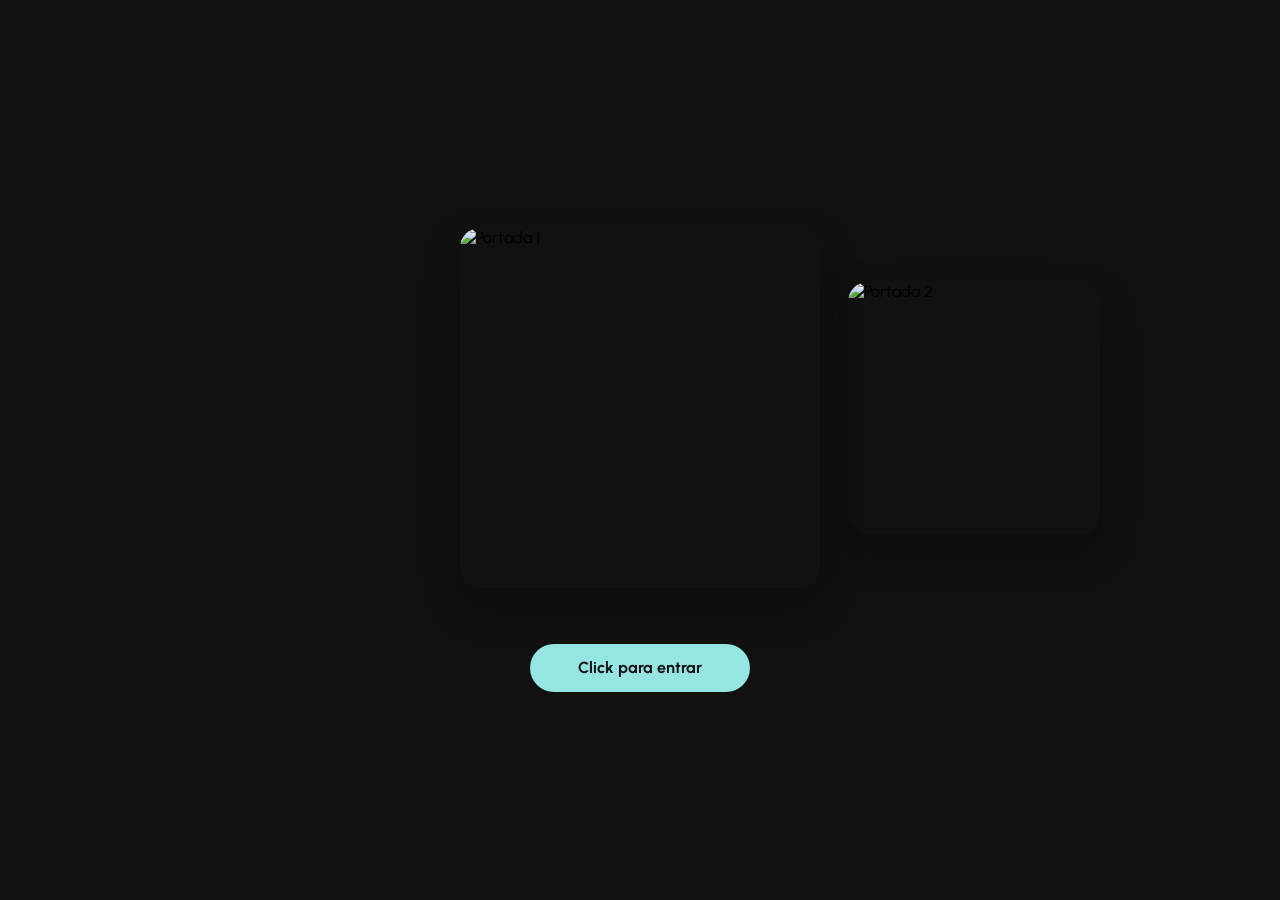
==== index.html @ d9c0d60a "Rename pagina_inicial.html to index.html" ====
<!DOCTYPE html>
<html lang="es">

<head>
    <meta charset="UTF-8">
    <meta name="viewport" content="width=device-width, initial-scale=1.0">
    <meta name="description" content="Smart Music Album – Explora la portada interactiva del álbum.">
    <style>
        @import url('https://fonts.googleapis.com/css2?family=Urbanist:ital,wght@0,100..900;1,100..900&display=swap');
    </style>
    <title>Smart Music Album</title>

    <link rel="stylesheet" href="pagina_inicial.css">
</head>

<body>

    <section class="sma-inicio">

        <div class="sma-portadas" tabindex="0">

            <div class="sma-cover sma-cover-1">
                <img src="img/portada-1.jpg" alt="Portada 1">
            </div>

            <div class="sma-cover sma-cover-2">
                <img src="img/portada-2.jpg" alt="Portada 2">
            </div>

        </div>

        <a class="sma-boton" href="home.html" id="btn-entrar">
            Click para entrar
        </a>

    </section>

    <script>
        (function () {
            var bloque = document.querySelector('.sma-portadas');
            var pantalla = document.querySelector('.sma-inicio');

            if (!bloque || !pantalla) return;

            function cambiarEstado(segundoActivo) {
                bloque.classList.toggle('is-swapped', segundoActivo);
                pantalla.classList.toggle('fondo-claro', segundoActivo);
            }

            bloque.addEventListener('mousemove', function (e) {
                var rect = bloque.getBoundingClientRect();
                var mitad = rect.left + rect.width / 2;

                cambiarEstado(e.clientX > mitad);
            });

            bloque.addEventListener('mouseleave', function () {
                cambiarEstado(false);
            });

            bloque.addEventListener('touchmove', function (e) {
                var touch = e.touches[0];
                var rect = bloque.getBoundingClientRect();
                var mitad = rect.left + rect.width / 2;

                cambiarEstado(touch.clientX > mitad);
            }, { passive: true });

            bloque.addEventListener('touchend', function () {
                cambiarEstado(false);
            });
        })();
    </script>

</body>

</html>
---- pagina_inicial.css ----
@import url('https://fonts.googleapis.com/css2?family=Urbanist:ital,wght@0,100..900;1,100..900&display=swap');

* {
    box-sizing: border-box;
}

body {
    margin: 0;
    font-family: 'Urbanist', sans-serif;
    font-weight: 400;
}

/* =============================================
   ANIMACIONES DE ENTRADA
   ============================================= */

@keyframes sma-aparecer {
    from {
        opacity: 0;
        transform: scale(0);
    }

    to {
        opacity: 1;
        transform: scale(1);
    }
}

@keyframes sma-aparecer-cover1 {
    from {
        opacity: 0;
        transform: translate(-50%, -50%) scale(0);
    }

    to {
        opacity: 1;
        transform: translate(-50%, -50%) scale(1);
    }
}

@keyframes sma-aparecer-cover2 {
    from {
        opacity: 0;
        transform: translate(0, -50%) scale(0);
    }

    to {
        opacity: 1;
        transform: translate(0, -50%) scale(1);
    }
}

:root {
    --duracion-portadas: 0.75s;
    --delay-boton: 0.75s;
}

/* Pantalla inicial */
.sma-inicio {
    --portada-grande: 360px;
    --portada-pequena: 252px;
    --separacion: 28px;

    min-height: 100vh;
    width: 100%;

    background: #111111;

    display: flex;
    flex-direction: column;
    justify-content: center;
    align-items: center;

    padding: 40px 20px;
    overflow: hidden;

    transition: background-color 0.65s cubic-bezier(0.22, 1, 0.36, 1);
}

/* Cuando la segunda portada está en el centro */
.sma-inicio.fondo-claro {
    background: #f8ffff;
}

/* Escenario donde se mueven las portadas */
.sma-portadas {
    position: relative;
    width: 100vw;
    height: calc(var(--portada-grande) + 40px);
    margin-bottom: 36px;
    overflow: visible;
    outline: none;
}

/* Estilo común de ambas portadas */
.sma-cover {
    position: absolute;
    top: 50%;
    aspect-ratio: 1 / 1;

    border-radius: 20px;
    overflow: hidden;

    background: #111111;
    box-shadow: 0 18px 40px rgba(0, 0, 0, 0.28);

    transition:
        width 0.65s cubic-bezier(0.22, 1, 0.36, 1),
        left 0.65s cubic-bezier(0.22, 1, 0.36, 1),
        transform 0.65s cubic-bezier(0.22, 1, 0.36, 1),
        z-index 0s;
}

.sma-cover img {
    width: 100%;
    height: 100%;
    object-fit: cover;
    display: block;
}

/* Estado normal: portada 1 grande centrada */
.sma-cover-1 {
    width: var(--portada-grande);
    left: 50%;
    transform: translate(-50%, -50%);
    z-index: 2;
}

/* Estado normal: portada 2 pequeña a la derecha */
.sma-cover-2 {
    width: var(--portada-pequena);
    left: 50%;
    transform: translate(calc(-50% + (var(--portada-grande) / 2) + (var(--portada-pequena) / 2) + var(--separacion)),
            -50%);
    z-index: 1;
}

/* Estado cambiado: portada 2 grande centrada */
.sma-portadas.is-swapped .sma-cover-2 {
    width: var(--portada-grande);
    left: 50%;
    transform: translate(-50%, -50%);
    z-index: 2;
}

/* Estado cambiado: portada 1 pequeña a la izquierda */
.sma-portadas.is-swapped .sma-cover-1 {
    width: var(--portada-pequena);
    left: 50%;
    transform: translate(calc(-50% - (var(--portada-grande) / 2) - (var(--portada-pequena) / 2) - var(--separacion)),
            -50%);
    z-index: 1;
}

/* Botón */
.sma-boton {
    display: inline-flex;
    justify-content: center;
    align-items: center;

    padding: 16px 32px;
    min-width: 220px;

    background: #95e5e3;
    color: #111111;

    border-radius: 40px;
    text-decoration: none;

    font-family: 'Urbanist', sans-serif;
    font-size: 16px;
    font-weight: 700;
    line-height: 1;

    animation: sma-aparecer var(--duracion-portadas) cubic-bezier(0.22, 1, 0.36, 1) var(--delay-boton) both;

    transition:
        transform 0.3s ease,
        box-shadow 0.3s ease,
        background 0.65s cubic-bezier(0.22, 1, 0.36, 1),
        color 0.65s cubic-bezier(0.22, 1, 0.36, 1);
}

.sma-boton:hover {
    color: #111111;
    transform: translateY(-2px);
    box-shadow: 0 10px 24px rgba(149, 229, 227, 0.45);
}

.sma-boton:visited,
.sma-boton:focus {
    color: #111111;
}

/* Botón en fondo claro */
.fondo-claro .sma-boton {
    background: #fe2b00;
    color: #edfcfc;
}

.fondo-claro .sma-boton:hover {
    color: #edfcfc;
    box-shadow: 0 10px 24px rgba(254, 43, 0, 0.35);
}

.fondo-claro .sma-boton:visited,
.fondo-claro .sma-boton:focus {
    color: #edfcfc;
}

/* Tablet */
@media (min-width: 768px) and (max-width: 1024px) {
    .sma-inicio {
        --portada-grande: 300px;
        --portada-pequena: 210px;
        --separacion: 26px;
    }

    .sma-portadas {
        height: calc(var(--portada-grande) + 40px);
        margin-bottom: 34px;
    }

    .sma-boton {
        padding: 15px 30px;
        font-size: 15px;
    }
}

/* Móvil */
@media (max-width: 767px) {
    .sma-inicio {
        --portada-grande: 250px;
        --portada-pequena: 175px;
        --separacion: 20px;

        padding: 30px 16px;
    }

    .sma-portadas {
        height: calc(var(--portada-grande) + 35px);
        margin-bottom: 30px;
    }

    .sma-boton {
        min-width: 200px;
        padding: 13px 28px;
        font-size: 15px;
    }
}
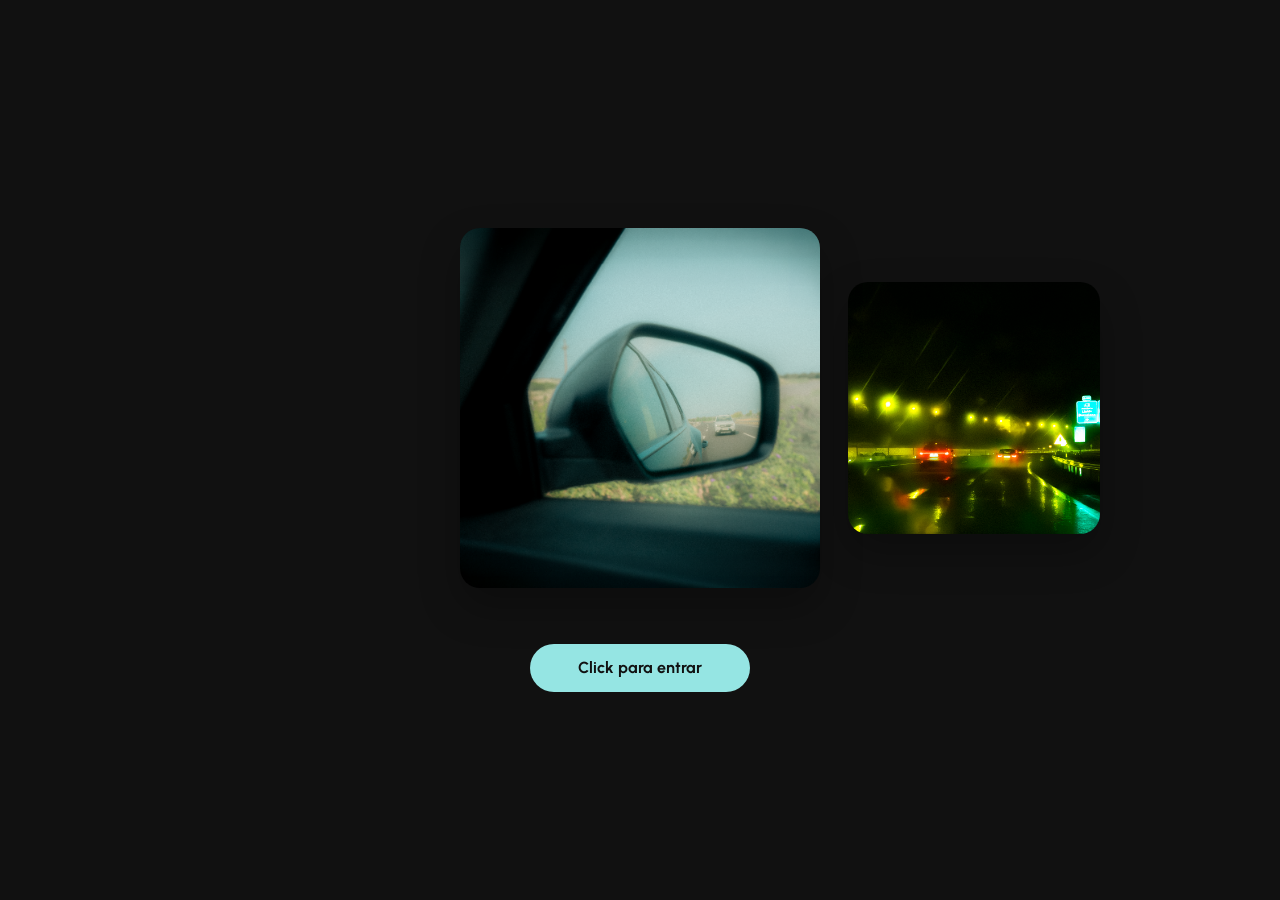
==== commit 19a447d3: "Update index.html" ====
--- a/index.html
+++ b/index.html
@@ -20,11 +20,11 @@
         <div class="sma-portadas" tabindex="0">
 
             <div class="sma-cover sma-cover-1">
-                <img src="img/portada-1.jpg" alt="Portada 1">
+                <img src="img/Vestigios.webp" alt="Vestigios">
             </div>
 
             <div class="sma-cover sma-cover-2">
-                <img src="img/portada-2.jpg" alt="Portada 2">
+                <img src="img/Pulso.webp" alt="Pulso">
             </div>
 
         </div>
@@ -42,33 +42,46 @@
 
             if (!bloque || !pantalla) return;
 
+            // Estado actual (false = portada 1, true = portada 2)
+            var estadoActual = false;
+
             function cambiarEstado(segundoActivo) {
+                estadoActual = segundoActivo;
                 bloque.classList.toggle('is-swapped', segundoActivo);
                 pantalla.classList.toggle('fondo-claro', segundoActivo);
             }
 
+            // ── ESCRITORIO: mousemove cambia según posición ──
+            // Al salir del bloque se queda en el último estado (sin resetear)
             bloque.addEventListener('mousemove', function (e) {
                 var rect = bloque.getBoundingClientRect();
                 var mitad = rect.left + rect.width / 2;
-
                 cambiarEstado(e.clientX > mitad);
             });
 
-            bloque.addEventListener('mouseleave', function () {
-                cambiarEstado(false);
+            // ── MÓVIL: swipe izquierda/derecha alterna y se queda fijo ──
+            var touchStartX = null;
+            var SWIPE_THR = 40;
+
+            bloque.addEventListener('touchstart', function (e) {
+                touchStartX = e.touches[0].clientX;
+            }, { passive: true });
+
+            bloque.addEventListener('touchend', function (e) {
+                if (touchStartX === null) return;
+                var diff = e.changedTouches[0].clientX - touchStartX;
+                touchStartX = null;
+
+                if (diff < -SWIPE_THR) {
+                    // Swipe izquierda → portada 2
+                    cambiarEstado(true);
+                } else if (diff > SWIPE_THR) {
+                    // Swipe derecha → portada 1
+                    cambiarEstado(false);
+                }
+                // Sin swipe suficiente → se queda como está
             });
 
-            bloque.addEventListener('touchmove', function (e) {
-                var touch = e.touches[0];
-                var rect = bloque.getBoundingClientRect();
-                var mitad = rect.left + rect.width / 2;
-
-                cambiarEstado(touch.clientX > mitad);
-            }, { passive: true });
-
-            bloque.addEventListener('touchend', function () {
-                cambiarEstado(false);
-            });
         })();
     </script>
 
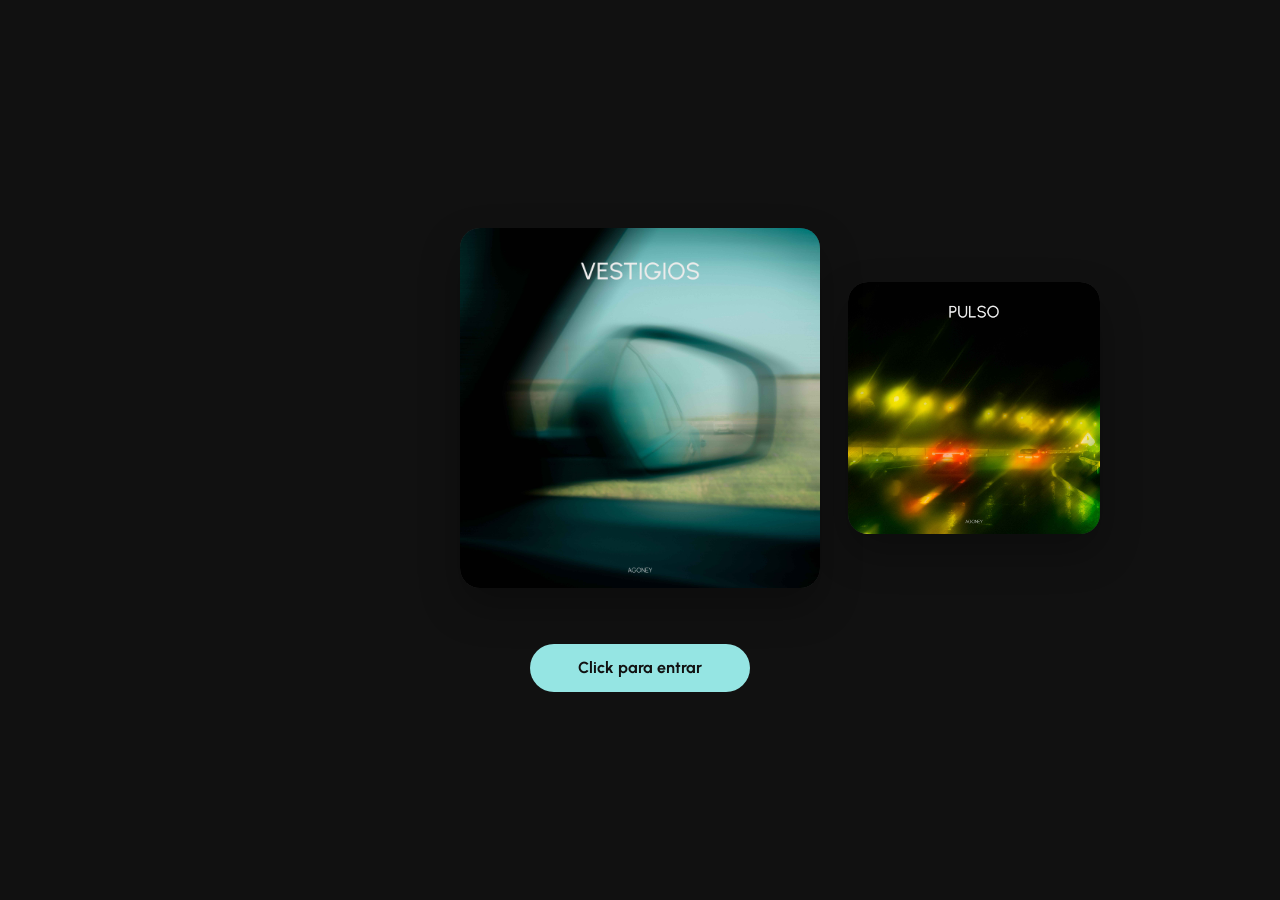
==== commit 07b2a049: "Update image sources in index.html" ====
--- a/index.html
+++ b/index.html
@@ -20,11 +20,11 @@
         <div class="sma-portadas" tabindex="0">
 
             <div class="sma-cover sma-cover-1">
-                <img src="img/Vestigios.webp" alt="Vestigios">
+                <img src="img/vestigios.jpg" alt="Vestigios">
             </div>
 
             <div class="sma-cover sma-cover-2">
-                <img src="img/Pulso.webp" alt="Pulso">
+                <img src="img/pulso.jpg" alt="Pulso">
             </div>
 
         </div>
--- a/pagina_inicial.css
+++ b/pagina_inicial.css
@@ -101,7 +101,7 @@
     border-radius: 20px;
     overflow: hidden;
 
-    background: #111111;
+    background: #333;
     box-shadow: 0 18px 40px rgba(0, 0, 0, 0.28);
 
     transition:
@@ -247,4 +247,4 @@
         padding: 13px 28px;
         font-size: 15px;
     }
-}+}
